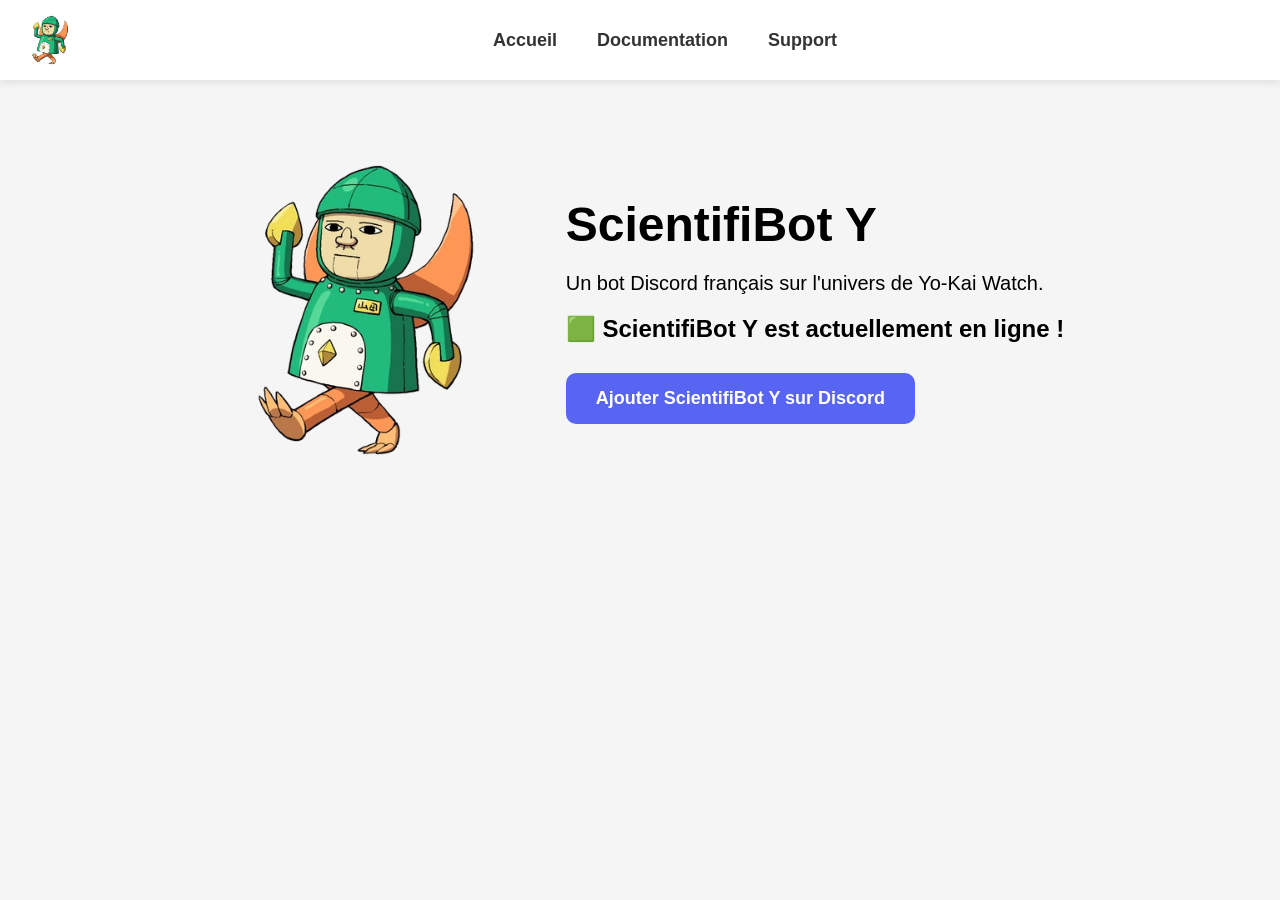
==== index.html @ cbcfc3a8 "Add files via upload" ====
<!DOCTYPE html>
<html lang="fr">
<head>
    <meta charset="UTF-8">
    <meta name="viewport" content="width=device-width, initial-scale=1.0">
    <title>ScientifiBot Y - Accueil</title>
    <link rel="stylesheet" href="style.css">
</head>

<body>

    <header>
        <img src="Scientifibot_Y.png" alt="Logo ScientifiBot Y" class="logo">

        <nav class="center">
            <a href="index.html">Accueil</a>
            <a href="documentation.html">Documentation</a>
            <a href="https://discord.gg/2RPQeb3fee" target="_blank">Support</a>
        </nav>
    </header>

    <main class="visible">
        
        <img src="Scientifibot_Y.png" alt="ScientifiBot Y" class="img_grand">
        
        <div class="droite">
            <h1>ScientifiBot Y</h1>
        
            <p>
                Un bot Discord français sur l'univers de Yo-Kai Watch.
            </p>

            <h2>🟩 ScientifiBot Y est actuellement en ligne !</h2>

            <a class="button" href="https://discord.com/oauth2/authorize?client_id=1290707100573634571&permissions=517543873600&integration_type=0&scope=bot+applications.commands" target="_blank">
                Ajouter ScientifiBot Y sur Discord
            </a>
        </div>

    </main>

</body>
</html>
---- style.css ----
/* ---------- Général ---------- */

* {
    margin: 0;
    padding: 0;
    box-sizing: border-box;
}

body {
    font-family: Arial, Helvetica, sans-serif;
    background: #f5f5f5;
}

/* ---------- Header ---------- */

header {
    position: sticky;
    top: 0;

    display: flex;
    align-items: center;

    padding: 15px 25px;

    background: white;
    box-shadow: 0 2px 8px rgba(0,0,0,0.1);

    z-index: 1000;
}

.logo {
    width: 50px;
    height: 50px;
}

.center {
    flex: 1;

    display: flex;
    justify-content: center;
    gap: 40px;
}

.center a {
    text-decoration: none;
    color: #333;
    font-size: 18px;
    font-weight: bold;

    transition: color 0.2s;
}

.center a:hover {
    color: #0099ff;
}

/* ---------- Contenu ---------- */

.visible {
    padding: 50px 20px;

    display: flex;
    align-items: center;
    justify-content: center;
    gap: 50px;
    flex-wrap: wrap;
}

.visible h1 {
    font-size: 48px;
    margin-bottom: 20px;
}

.visible h2 {
    margin-top: 20px;
    margin-bottom: 30px;
}

.visible p {
    font-size: 20px;
    margin: 20px 0;
}

.img_grand {
    width: 300px;
    margin: 30px 0;
}

.visible .droite {
    right: 5%;
}

/* ---------- Bouton ---------- */

.button {
    display: inline-block;

    padding: 15px 30px;

    background: #5865F2;
    color: white;

    text-decoration: none;
    font-size: 18px;
    font-weight: bold;

    border-radius: 10px;

    transition: background 0.2s;
}

.button:hover {
    background: #4752c4;
}
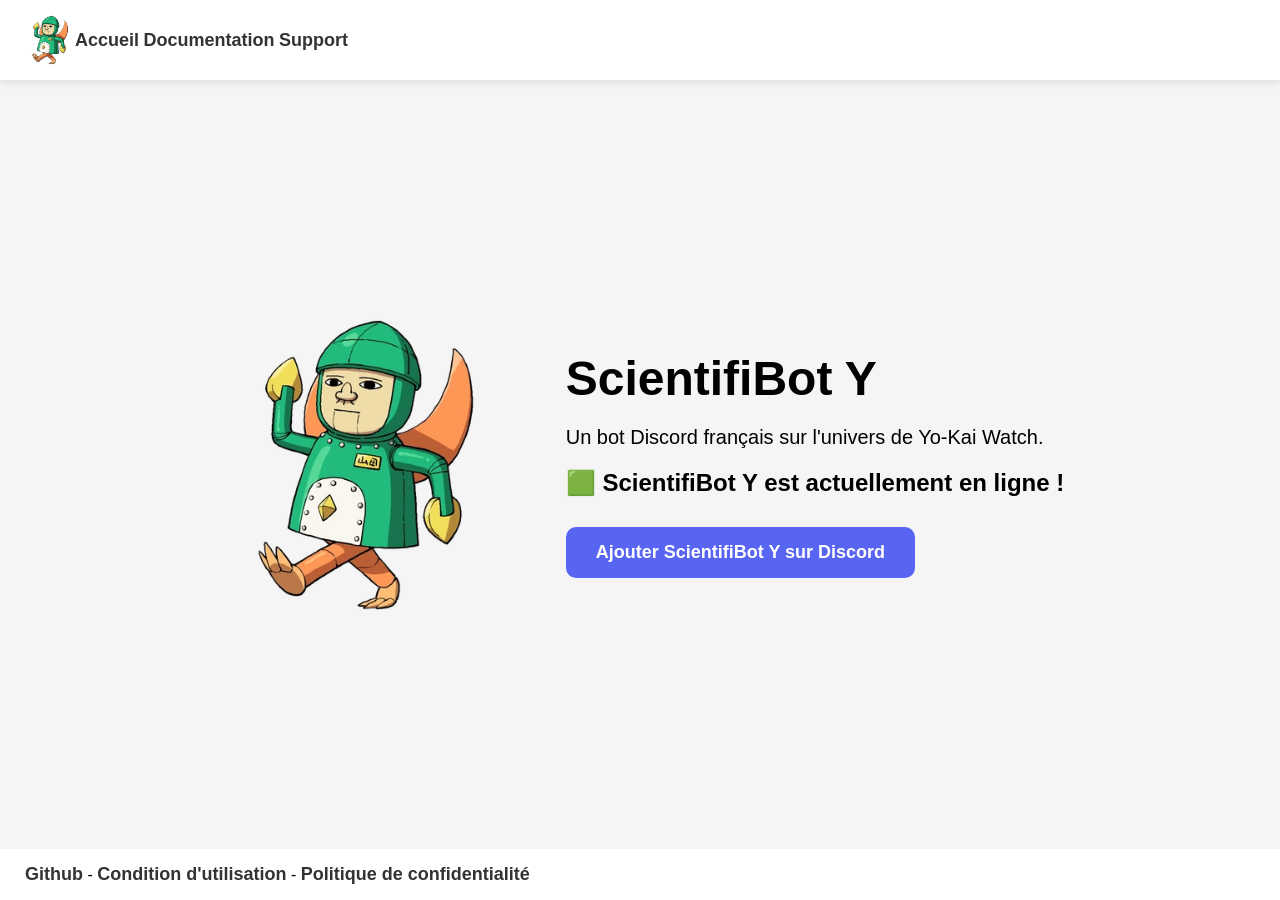
==== commit 0a40ba97: "Add footer with links to GitHub and policies" ====
--- a/index.html
+++ b/index.html
@@ -39,5 +39,13 @@
 
     </main>
 
+    <footer class="center">
+        <p>
+            <a href="https://github.com/MrPheonixi/ScientifiBot-Y-maintained" target="_blank">Github</a>
+            - <a href="tos.html" target="_blank">Condition d'utilisation</a>
+            - <a href="politique.html" target="_blank">Politique de confidentialité</a>
+        </p>
+    </footer>
+
 </body>
-</html>+</html>
--- a/style.css
+++ b/style.css
@@ -6,9 +6,30 @@
     box-sizing: border-box;
 }
 
+html, body {
+    min-height: 100%;
+}
+
 body {
     font-family: Arial, Helvetica, sans-serif;
     background: #f5f5f5;
+
+    display: flex;
+    flex-direction: column;
+    min-height: 100vh;
+}
+
+.center a {
+    text-decoration: none;
+    color: #333;
+    font-size: 18px;
+    font-weight: bold;
+
+    transition: color 0.2s;
+}
+
+.center a:hover {
+    color: #0099ff;
 }
 
 /* ---------- Header ---------- */
@@ -33,30 +54,11 @@
     height: 50px;
 }
 
-.center {
-    flex: 1;
-
-    display: flex;
-    justify-content: center;
-    gap: 40px;
-}
-
-.center a {
-    text-decoration: none;
-    color: #333;
-    font-size: 18px;
-    font-weight: bold;
-
-    transition: color 0.2s;
-}
-
-.center a:hover {
-    color: #0099ff;
-}
-
 /* ---------- Contenu ---------- */
 
 .visible {
+    flex: 1;
+
     padding: 50px 20px;
 
     display: flex;
@@ -111,4 +113,15 @@
 
 .button:hover {
     background: #4752c4;
-}+}
+
+/* ---------- Footer ---------- */
+
+footer {
+    display: flex;
+    align-items: center;
+
+    padding: 15px 25px;
+
+    background: white;
+}
